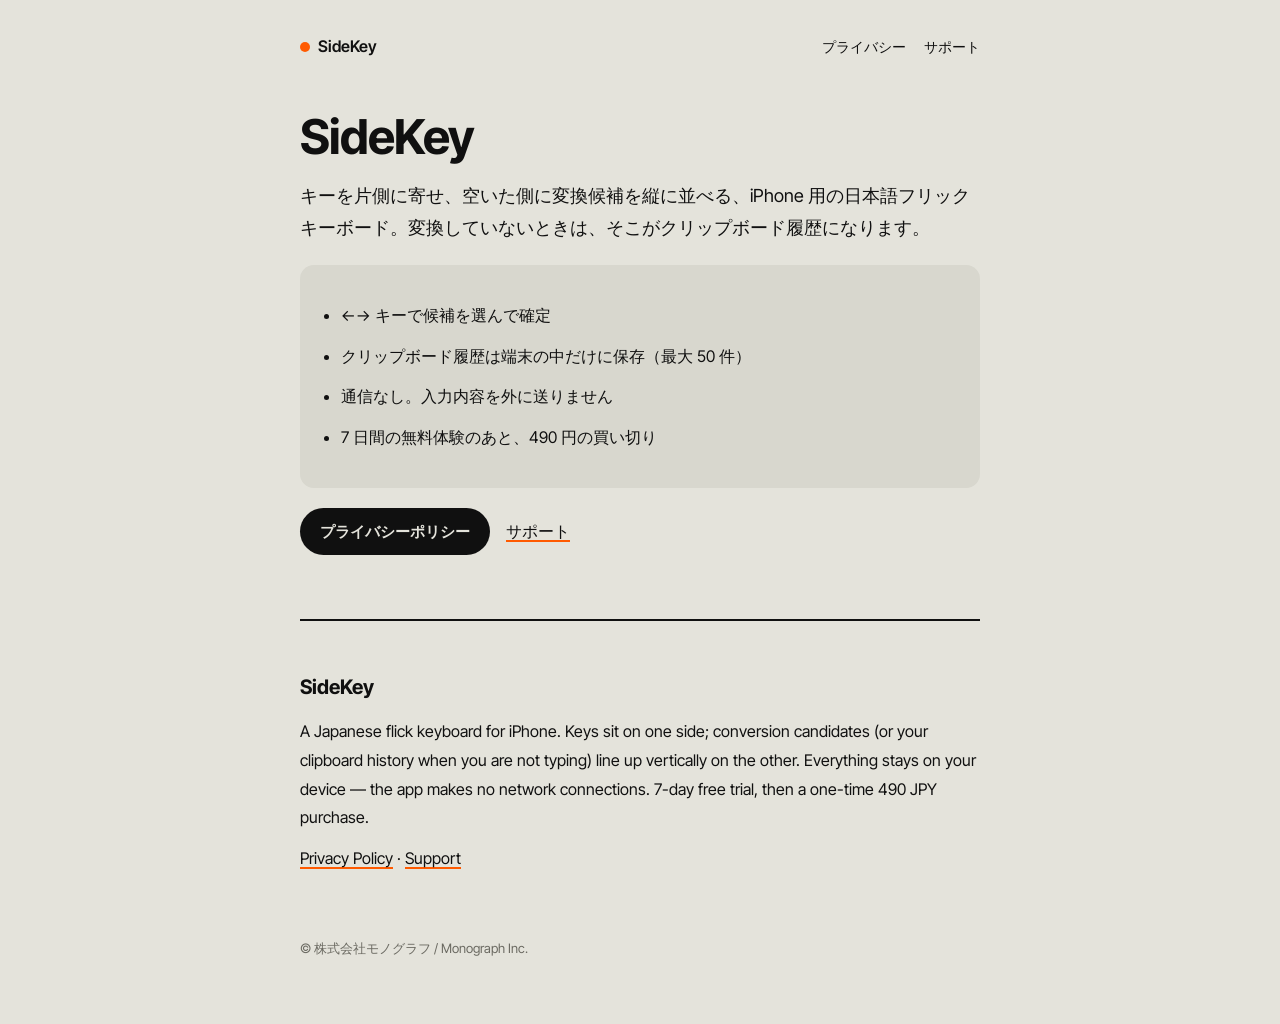
==== index.html @ 95e6b385 "Add SideKey public pages (index, privacy, support) Co-Authored-By: Claude Sonnet 5.5 <noreply@anthro" ====
<!doctype html>
<html lang="ja">
<head>
<meta charset="utf-8">
<meta name="viewport" content="width=device-width,initial-scale=1">
<title>SideKey — 片側に寄せる日本語キーボード</title>
<meta name="description" content="SideKey は、変換候補とクリップボード履歴を縦に並べる iPhone 用の日本語フリックキーボードです。">
<link rel="preconnect" href="https://fonts.googleapis.com"><link rel="preconnect" href="https://fonts.gstatic.com" crossorigin>
<link href="https://fonts.googleapis.com/css2?family=Inter+Tight:wght@400;500;600;700&display=swap" rel="stylesheet">
<link rel="stylesheet" href="./style.css">
</head>
<body><div class="wrap">
<header class="site"><a class="brand" href="./">SideKey</a><nav><a href="./privacy/">プライバシー</a><a href="./support/">サポート</a></nav></header>
<h1>SideKey</h1>
<p class="lead">キーを片側に寄せ、空いた側に変換候補を縦に並べる、iPhone 用の日本語フリックキーボード。変換していないときは、そこがクリップボード履歴になります。</p>
<div class="card">
<ul>
<li>←→ キーで候補を選んで確定</li>
<li>クリップボード履歴は端末の中だけに保存（最大 50 件）</li>
<li>通信なし。入力内容を外に送りません</li>
<li>7 日間の無料体験のあと、490 円の買い切り</li>
</ul>
</div>
<p><a class="cta" href="privacy/">プライバシーポリシー</a>　<a href="support/">サポート</a></p>
<div class="en">
<h2>SideKey</h2>
<p>A Japanese flick keyboard for iPhone. Keys sit on one side; conversion candidates (or your clipboard history when you are not typing) line up vertically on the other. Everything stays on your device — the app makes no network connections. 7-day free trial, then a one-time 490 JPY purchase.</p>
<p><a href="privacy/#en">Privacy Policy</a> · <a href="support/#en">Support</a></p>
</div>
<footer>© 株式会社モノグラフ / Monograph Inc.</footer>
</div></body></html>
---- style.css ----
:root{--bg:#E4E3DB;--card:#D8D7CE;--ink:#101010;--muted:#6B6A62;--line:#C9C8BE;--accent:#FF5A00}
*{box-sizing:border-box}
html{-webkit-text-size-adjust:100%}
body{margin:0;background:var(--bg);color:var(--ink);font-family:"Inter Tight","Hiragino Sans","Hiragino Kaku Gothic ProN","Noto Sans JP",system-ui,sans-serif;line-height:1.8;font-size:16px}
.wrap{max-width:720px;margin:0 auto;padding:32px 20px 64px}
header.site{display:flex;justify-content:space-between;align-items:center;margin-bottom:48px;font-weight:600}
header.site a{color:var(--ink);text-decoration:none}
header.site .brand::before{content:"";display:inline-block;width:10px;height:10px;border-radius:50%;background:var(--accent);margin-right:8px}
header.site nav{display:flex;gap:18px;font-size:14px;font-weight:500}
h1{font-size:clamp(32px,7vw,48px);line-height:1.15;letter-spacing:-.02em;margin:0 0 16px}
h2{font-size:20px;margin:40px 0 12px;padding-top:16px;border-top:1px solid var(--line)}
h3{font-size:15px;margin:24px 0 4px;color:var(--muted)}
p,li{margin:0 0 12px}
ul{padding-left:1.2em}
a{color:var(--ink);text-decoration-color:var(--accent);text-underline-offset:3px;text-decoration-thickness:2px}
.lead{font-size:18px;color:var(--ink)}
.meta{color:var(--muted);font-size:14px}
.card{background:var(--card);border-radius:14px;padding:20px 22px;margin:20px 0}
.card p:last-child{margin:0}
.cta{display:inline-block;background:var(--ink);color:var(--bg);padding:10px 20px;border-radius:999px;text-decoration:none;font-weight:600;font-size:15px}
.cta:hover{background:var(--accent)}
table{width:100%;border-collapse:collapse;font-size:14px;margin:12px 0 20px}
th,td{text-align:left;vertical-align:top;padding:10px 10px;border-bottom:1px solid var(--line)}
th{color:var(--muted);font-weight:600}
.en{margin-top:64px;padding-top:8px;border-top:2px solid var(--ink)}
.en h2{border:0;padding-top:0}
footer{margin-top:64px;color:var(--muted);font-size:13px}
@media(max-width:560px){.wrap{padding:20px 16px 48px}table,thead,tbody,tr,th,td{display:block}thead{display:none}td{border:0;padding:2px 0}tr{border-bottom:1px solid var(--line);padding:10px 0}}
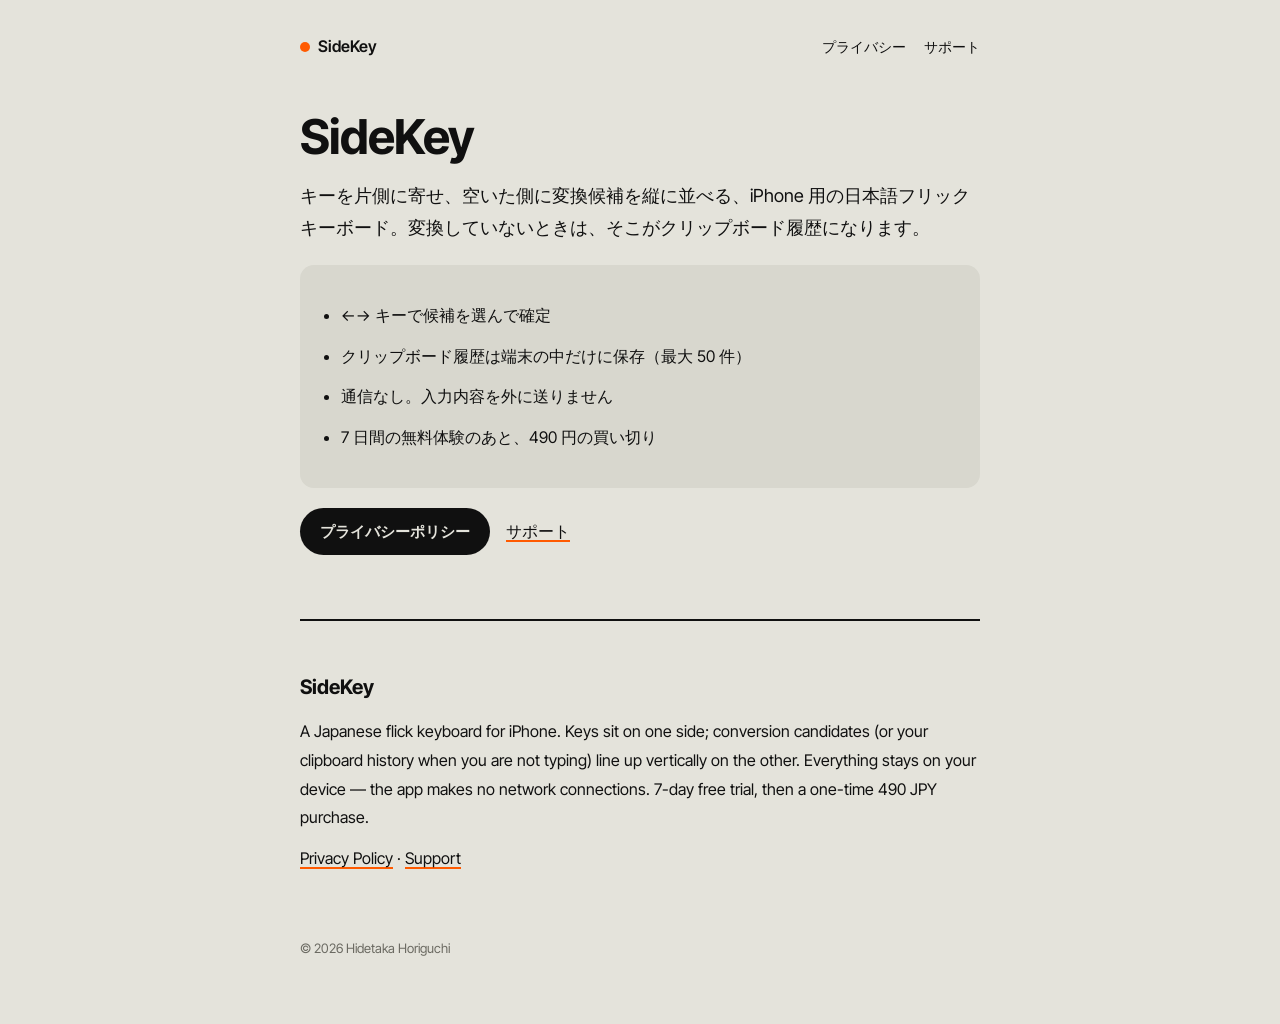
==== commit 263b5260: "Change operator and copyright to individual name (Hidetaka Horiguchi) Co-Authored-By: Claude Sonnet " ====
--- a/index.html
+++ b/index.html
@@ -27,5 +27,5 @@
 <p>A Japanese flick keyboard for iPhone. Keys sit on one side; conversion candidates (or your clipboard history when you are not typing) line up vertically on the other. Everything stays on your device — the app makes no network connections. 7-day free trial, then a one-time 490 JPY purchase.</p>
 <p><a href="privacy/#en">Privacy Policy</a> · <a href="support/#en">Support</a></p>
 </div>
-<footer>© 株式会社モノグラフ / Monograph Inc.</footer>
+<footer>© 2026 Hidetaka Horiguchi</footer>
 </div></body></html>
